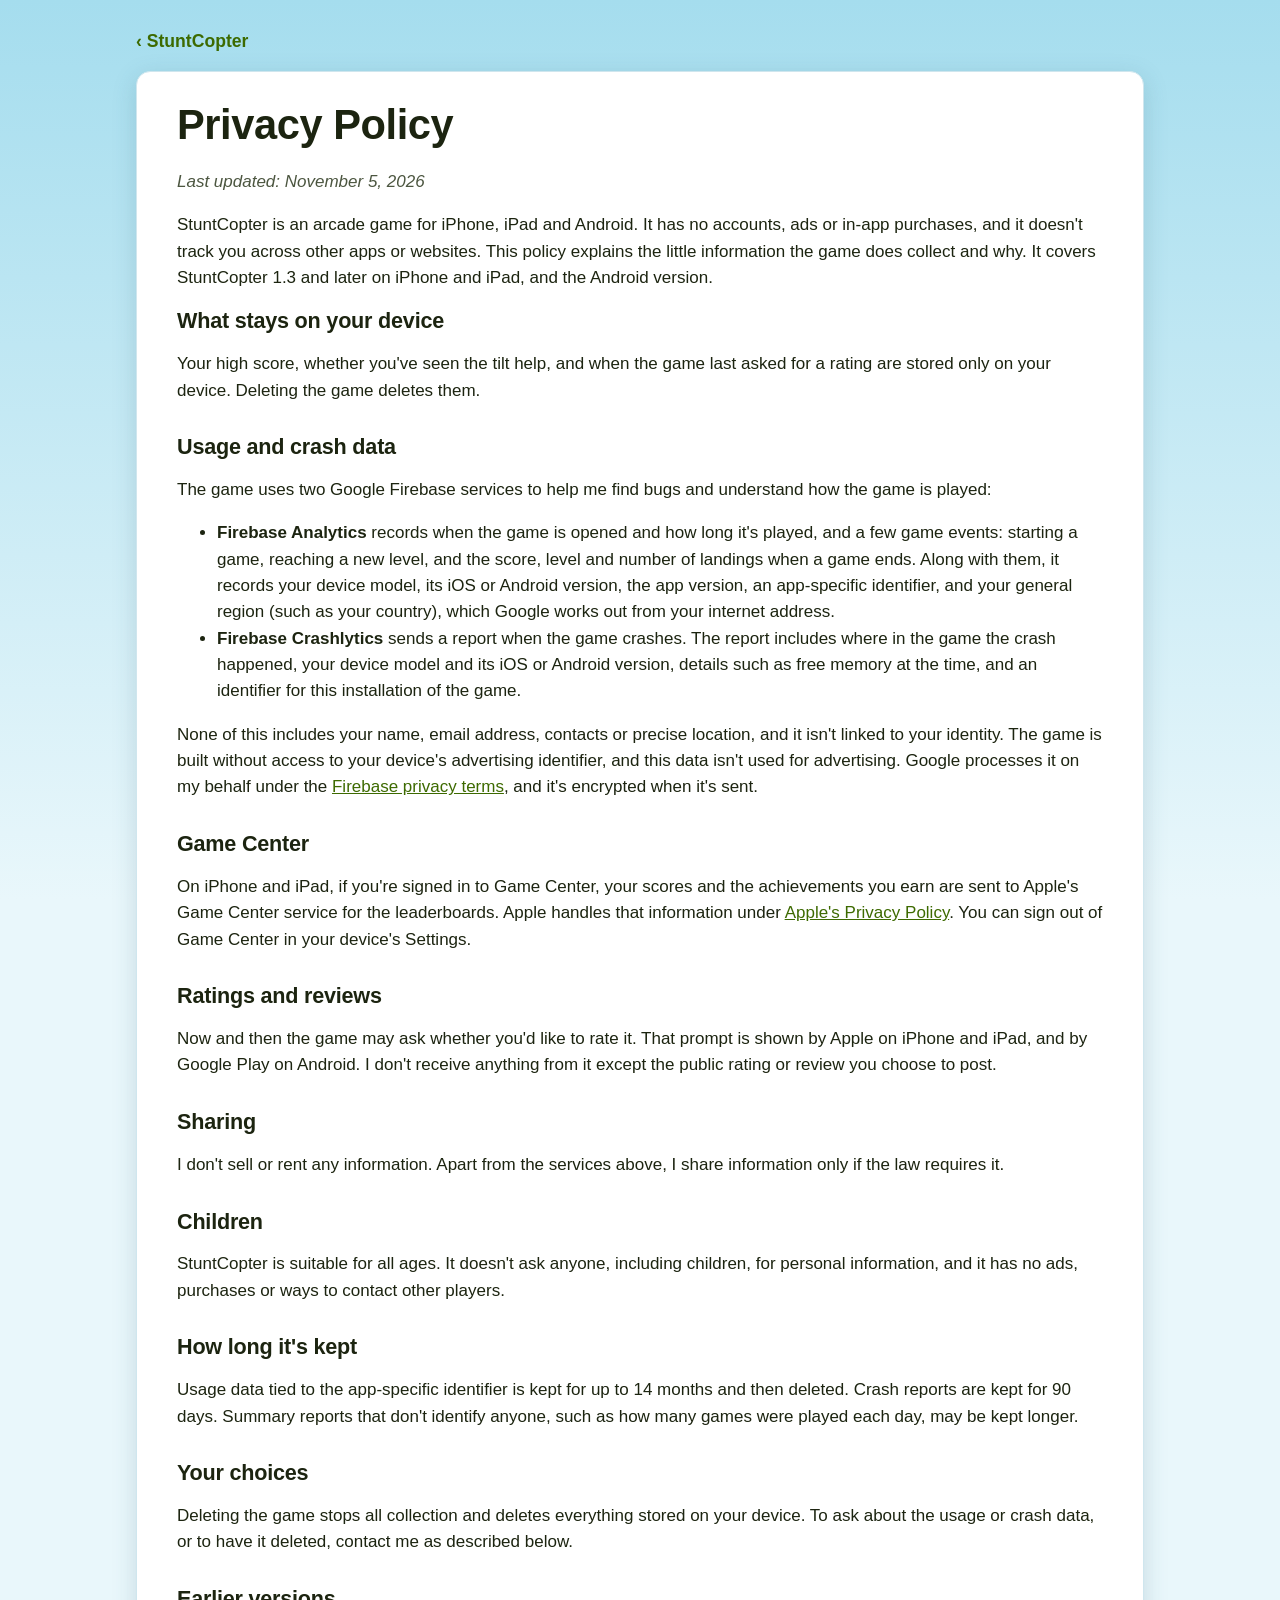
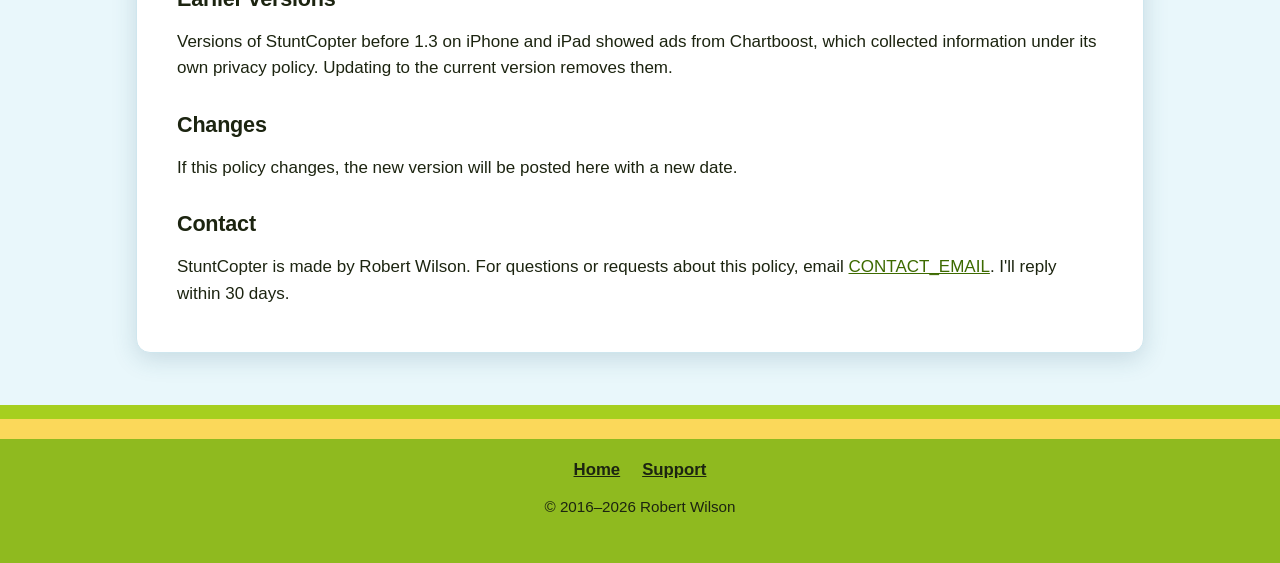
==== privacy.html @ 4b49e9ee "Turn the repo into the StuntCopter website A home page, privacy policy, support page and 404, served" ====
<!DOCTYPE html>
<html lang="en">
<head>
  <meta charset="utf-8">
  <meta name="viewport" content="width=device-width, initial-scale=1">
  <title>Privacy Policy – StuntCopter</title>
  <meta name="description" content="How the StuntCopter game handles your information: no accounts, no ads, no tracking, and only anonymous usage and crash data.">
  <link rel="canonical" href="https://stuntcopter.donwilson.net/privacy">
  <meta name="apple-itunes-app" content="app-id=1094136174">
  <meta name="theme-color" content="#a5ddee">
  <link rel="icon" href="favicon.png" type="image/png">
  <link rel="apple-touch-icon" href="apple-touch-icon.png">
  <link rel="stylesheet" href="site.css">
</head>
<body>
  <main class="wrap">
    <a class="back" href="./">‹ StuntCopter</a>

    <article class="panel doc">
      <h1>Privacy Policy</h1>
      <p class="updated">Last updated: November 5, 2026</p>

      <p>StuntCopter is an arcade game for iPhone, iPad and Android. It has no accounts, ads or in-app purchases, and it doesn't track you across other apps or websites. This policy explains the little information the game does collect and why. It covers StuntCopter 1.3 and later on iPhone and iPad, and the Android version.</p>

      <h2>What stays on your device</h2>
      <p>Your high score, whether you've seen the tilt help, and when the game last asked for a rating are stored only on your device. Deleting the game deletes them.</p>

      <h2>Usage and crash data</h2>
      <p>The game uses two Google Firebase services to help me find bugs and understand how the game is played:</p>
      <ul>
        <li><strong>Firebase Analytics</strong> records when the game is opened and how long it's played, and a few game events: starting a game, reaching a new level, and the score, level and number of landings when a game ends. Along with them, it records your device model, its iOS or Android version, the app version, an app-specific identifier, and your general region (such as your country), which Google works out from your internet address.</li>
        <li><strong>Firebase Crashlytics</strong> sends a report when the game crashes. The report includes where in the game the crash happened, your device model and its iOS or Android version, details such as free memory at the time, and an identifier for this installation of the game.</li>
      </ul>
      <p>None of this includes your name, email address, contacts or precise location, and it isn't linked to your identity. The game is built without access to your device's advertising identifier, and this data isn't used for advertising. Google processes it on my behalf under the <a href="https://firebase.google.com/support/privacy">Firebase privacy terms</a>, and it's encrypted when it's sent.</p>

      <h2>Game Center</h2>
      <p>On iPhone and iPad, if you're signed in to Game Center, your scores and the achievements you earn are sent to Apple's Game Center service for the leaderboards. Apple handles that information under <a href="https://www.apple.com/legal/privacy/">Apple's Privacy Policy</a>. You can sign out of Game Center in your device's Settings.</p>

      <h2>Ratings and reviews</h2>
      <p>Now and then the game may ask whether you'd like to rate it. That prompt is shown by Apple on iPhone and iPad, and by Google Play on Android. I don't receive anything from it except the public rating or review you choose to post.</p>

      <h2>Sharing</h2>
      <p>I don't sell or rent any information. Apart from the services above, I share information only if the law requires it.</p>

      <h2>Children</h2>
      <p>StuntCopter is suitable for all ages. It doesn't ask anyone, including children, for personal information, and it has no ads, purchases or ways to contact other players.</p>

      <h2>How long it's kept</h2>
      <p>Usage data tied to the app-specific identifier is kept for up to 14 months and then deleted. Crash reports are kept for 90 days. Summary reports that don't identify anyone, such as how many games were played each day, may be kept longer.</p>

      <h2>Your choices</h2>
      <p>Deleting the game stops all collection and deletes everything stored on your device. To ask about the usage or crash data, or to have it deleted, contact me as described below.</p>

      <h2>Earlier versions</h2>
      <p>Versions of StuntCopter before 1.3 on iPhone and iPad showed ads from Chartboost, which collected information under its own privacy policy. Updating to the current version removes them.</p>

      <h2>Changes</h2>
      <p>If this policy changes, the new version will be posted here with a new date.</p>

      <h2>Contact</h2>
      <p>StuntCopter is made by Robert Wilson. For questions or requests about this policy, email <a href="mailto:CONTACT_EMAIL?subject=StuntCopter%20privacy%20request">CONTACT_EMAIL</a>. I'll reply within 30 days.</p>
    </article>
  </main>

  <footer>
    <nav>
      <a href="./">Home</a>
      <a href="support">Support</a>
    </nav>
    <p>© 2016–2026 Robert Wilson</p>
  </footer>
</body>
</html>
---- site.css ----
/* StuntCopter website. The look follows the game: a sky that fades toward the
   horizon, content on white panels, and the grass and dirt road at the bottom. */

:root {
  --ink: #1c2410;
  --ink-soft: #4c5640;
  --sky-top: #a5ddee;
  --sky-low: #e9f7fb;
  --panel: #ffffff;
  --panel-edge: #cfe6ee;
  --lime: #a6cf1f;
  --lime-dark: #8fba1f;
  --road: #fbd85a;
  --accent: #3d6a00;
  --accent-dark: #2b4d00;
  --radius: 14px;
  --shadow: 0 6px 24px rgba(40, 90, 110, 0.18);
  --body: -apple-system, BlinkMacSystemFont, "Segoe UI", Roboto, "Helvetica Neue", Arial, sans-serif;
}

* { box-sizing: border-box; }

html { -webkit-text-size-adjust: 100%; }

body {
  margin: 0;
  color: var(--ink);
  font-family: var(--body);
  font-size: 17px;
  line-height: 1.55;
  background: linear-gradient(var(--sky-top), var(--sky-low) 900px) var(--sky-low);
  min-height: 100vh;
  display: flex;
  flex-direction: column;
}

main { flex: 1; width: 100%; }

img { max-width: 100%; height: auto; display: block; }

a { color: var(--accent); }
a:hover { color: var(--accent-dark); }

h1, h2, h3 { font-weight: 800; line-height: 1.2; margin: 0 0 0.45em; letter-spacing: -0.01em; }
h1 { font-size: clamp(2rem, 6vw, 2.6rem); }
h2 { font-size: clamp(1.45rem, 4vw, 1.8rem); }
h3 { font-size: 1.15rem; }

/* Only side padding here, so sections can set their own top and bottom */
.wrap { max-width: 1040px; margin: 0 auto; padding-left: 16px; padding-right: 16px; }

/* Hero */

.hero { padding-top: 48px; padding-bottom: 32px; text-align: center; }
.hero .icon {
  width: 112px; height: 112px; margin: 0 auto 20px;
  border-radius: 24px; box-shadow: var(--shadow);
}
.hero h1 { margin: 0 auto 0.3em; max-width: min(520px, 90%); }
.hero h1 img { width: 100%; }
.hero .tagline {
  font-size: clamp(1.15rem, 3.2vw, 1.4rem); font-weight: 600;
  margin: 0 auto 22px; max-width: 36em;
}
.badges { display: flex; flex-wrap: wrap; justify-content: center; align-items: center; gap: 12px 16px; }
.badge { display: inline-block; }
.badge img { height: 60px; width: auto; }
.facts {
  display: inline-block; margin: 18px 0 0; padding: 6px 14px;
  background: rgba(255, 255, 255, 0.7); border-radius: 999px; font-size: 0.95rem;
}

/* Panels */

.panel {
  background: var(--panel);
  border: 1px solid var(--panel-edge);
  border-radius: var(--radius);
  box-shadow: var(--shadow);
  padding: 28px clamp(18px, 4vw, 40px);
  margin: 0 0 28px;
}
.panel > p:first-of-type { margin-top: 0; }
.lead { font-size: 1.1rem; }

/* Screenshots */

.shots { display: grid; gap: 20px; margin-top: 8px; }
.shots figure { margin: 0; }
.shots img { border-radius: 12px; box-shadow: 0 3px 12px rgba(40, 90, 110, 0.25); width: 100%; }
.shots figcaption { font-size: 0.95rem; color: var(--ink-soft); margin-top: 8px; text-align: center; }

/* How to play */

.steps { counter-reset: step; list-style: none; padding: 0; margin: 0; display: grid; gap: 14px; }
.steps li { counter-increment: step; position: relative; padding-left: 52px; min-height: 38px; }
.steps li::before {
  content: counter(step); position: absolute; left: 0; top: -2px;
  width: 38px; height: 38px; border-radius: 50%;
  background: var(--lime); color: var(--ink); font-weight: 800; font-size: 1.15rem;
  display: flex; align-items: center; justify-content: center;
  box-shadow: inset 0 -3px 0 rgba(0, 0, 0, 0.12);
}

.levels { display: grid; grid-template-columns: repeat(auto-fit, minmax(220px, 1fr)); gap: 16px 28px; margin-top: 18px; }
.levels h3 { margin-bottom: 0.3em; }
.levels ol { margin: 0; padding-left: 1.4em; }

/* Questions */

.faq h3 { margin-top: 1.2em; }
.faq h2 + h3 { margin-top: 0.3em; }
.faq p { margin: 0; }

/* Call to action */

.cta { text-align: center; }
.cta p { margin: 0 0 16px; }

/* Long-form pages (privacy, support) */

.doc h2 { margin-top: 1.4em; font-size: 1.35rem; }
.doc h2:first-of-type { margin-top: 0.6em; }
.doc .updated { color: var(--ink-soft); font-style: italic; }
.back { display: inline-block; margin: 28px 0 16px; font-weight: 700; font-size: 1.1rem; text-decoration: none; }
.back:hover { text-decoration: underline; }

/* Footer: the grass and the dirt road from the game */

footer {
  margin-top: 24px;
  background: linear-gradient(var(--lime) 0 14px, var(--road) 14px 34px, var(--lime-dark) 34px);
  color: var(--ink);
  text-align: center; font-size: 0.95rem;
  padding: 52px 16px calc(40px + env(safe-area-inset-bottom));
}
footer a { color: var(--ink); }
footer a:hover { color: var(--accent-dark); }
footer nav { display: flex; flex-wrap: wrap; justify-content: center; gap: 6px 22px; margin-bottom: 12px; font-size: 1.05rem; font-weight: 600; }
footer p { margin: 0.3em auto; max-width: 44em; }
footer .fine { font-size: 0.85rem; }
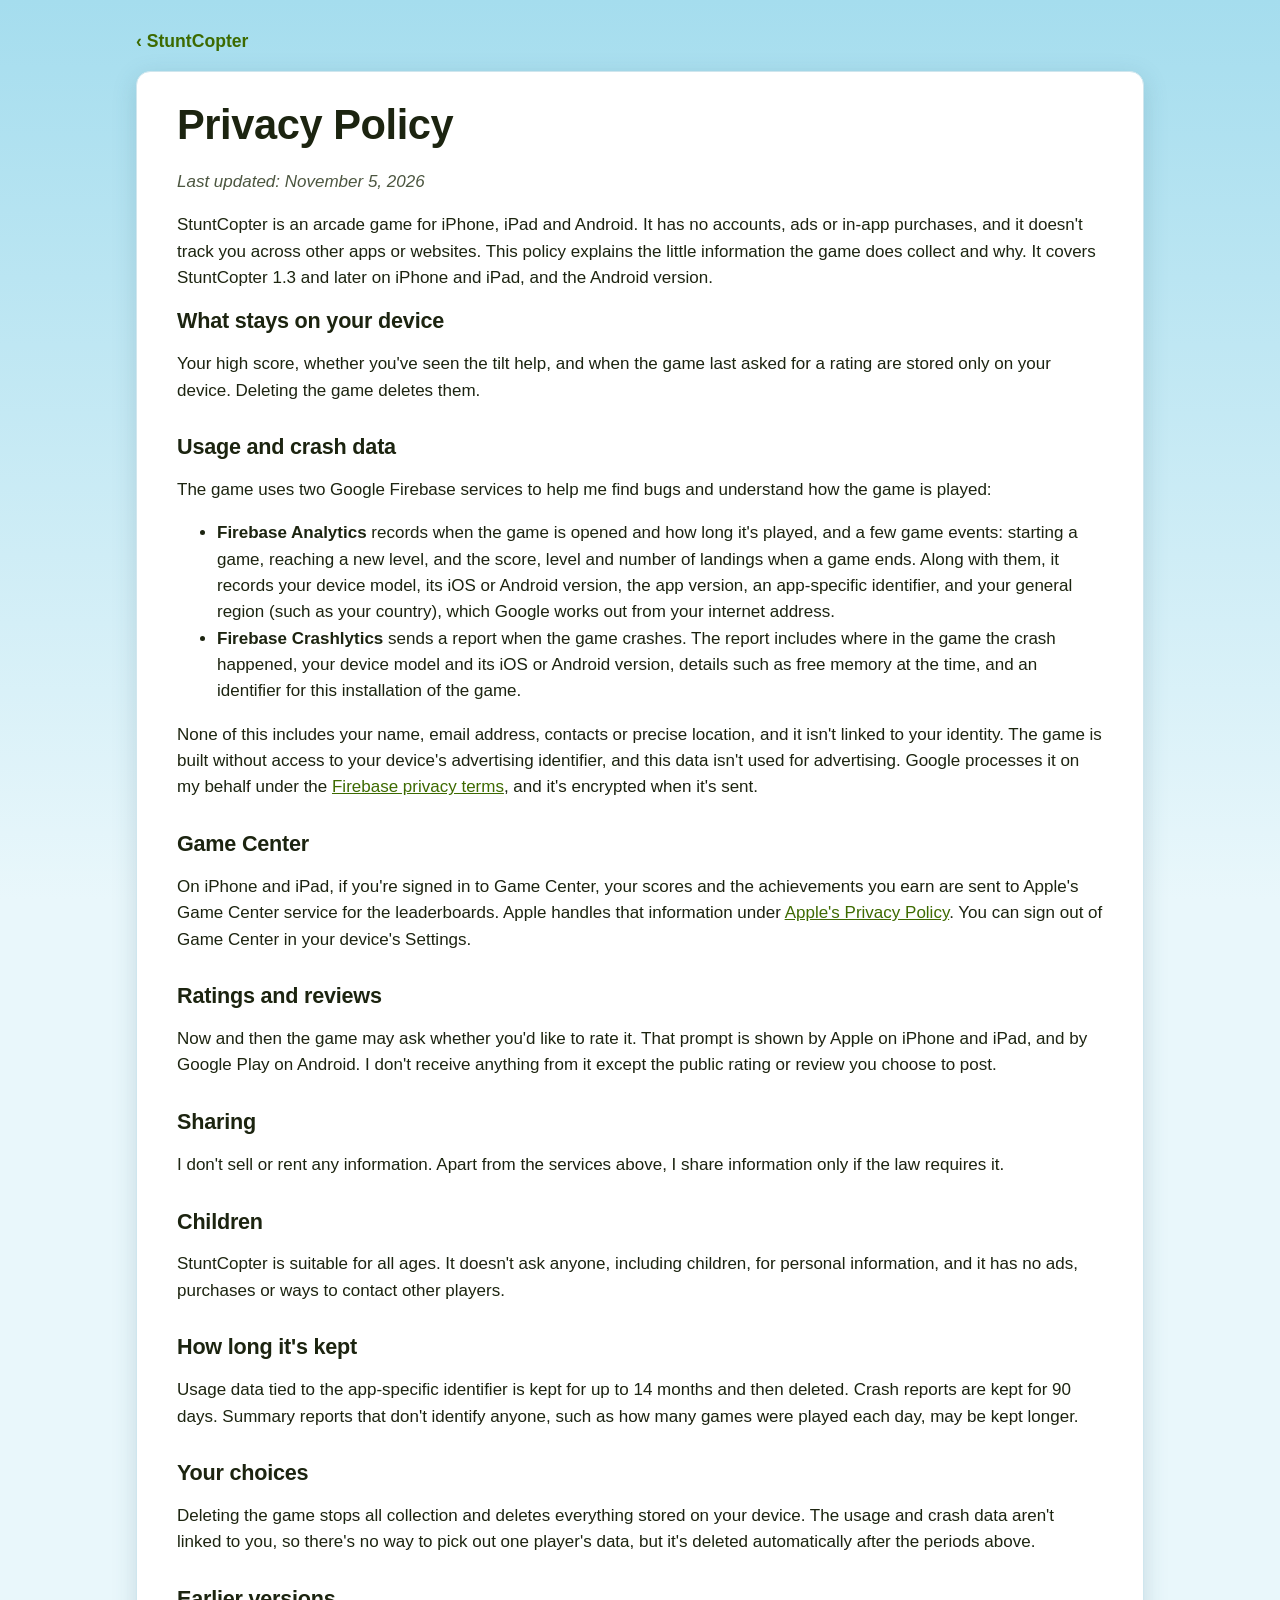
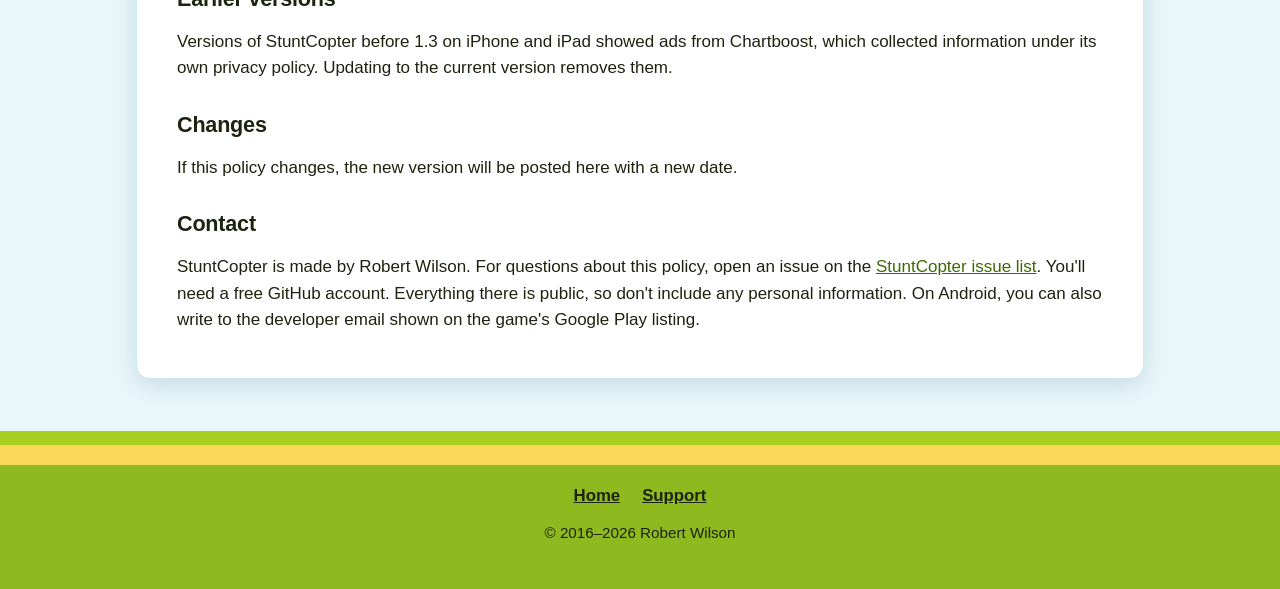
==== commit fd7d4a40: "Use GitHub issues for support instead of email Co-Authored-By: Claude Opus 5.5 <noreply@anthropic.co" ====
--- a/privacy.html
+++ b/privacy.html
@@ -49,7 +49,7 @@
       <p>Usage data tied to the app-specific identifier is kept for up to 14 months and then deleted. Crash reports are kept for 90 days. Summary reports that don't identify anyone, such as how many games were played each day, may be kept longer.</p>
 
       <h2>Your choices</h2>
-      <p>Deleting the game stops all collection and deletes everything stored on your device. To ask about the usage or crash data, or to have it deleted, contact me as described below.</p>
+      <p>Deleting the game stops all collection and deletes everything stored on your device. The usage and crash data aren't linked to you, so there's no way to pick out one player's data, but it's deleted automatically after the periods above.</p>
 
       <h2>Earlier versions</h2>
       <p>Versions of StuntCopter before 1.3 on iPhone and iPad showed ads from Chartboost, which collected information under its own privacy policy. Updating to the current version removes them.</p>
@@ -58,7 +58,7 @@
       <p>If this policy changes, the new version will be posted here with a new date.</p>
 
       <h2>Contact</h2>
-      <p>StuntCopter is made by Robert Wilson. For questions or requests about this policy, email <a href="mailto:CONTACT_EMAIL?subject=StuntCopter%20privacy%20request">CONTACT_EMAIL</a>. I'll reply within 30 days.</p>
+      <p>StuntCopter is made by Robert Wilson. For questions about this policy, open an issue on the <a href="https://github.com/dontangg/stuntcopter.donwilson.net/issues">StuntCopter issue list</a>. You'll need a free GitHub account. Everything there is public, so don't include any personal information. On Android, you can also write to the developer email shown on the game's Google Play listing.</p>
     </article>
   </main>
 
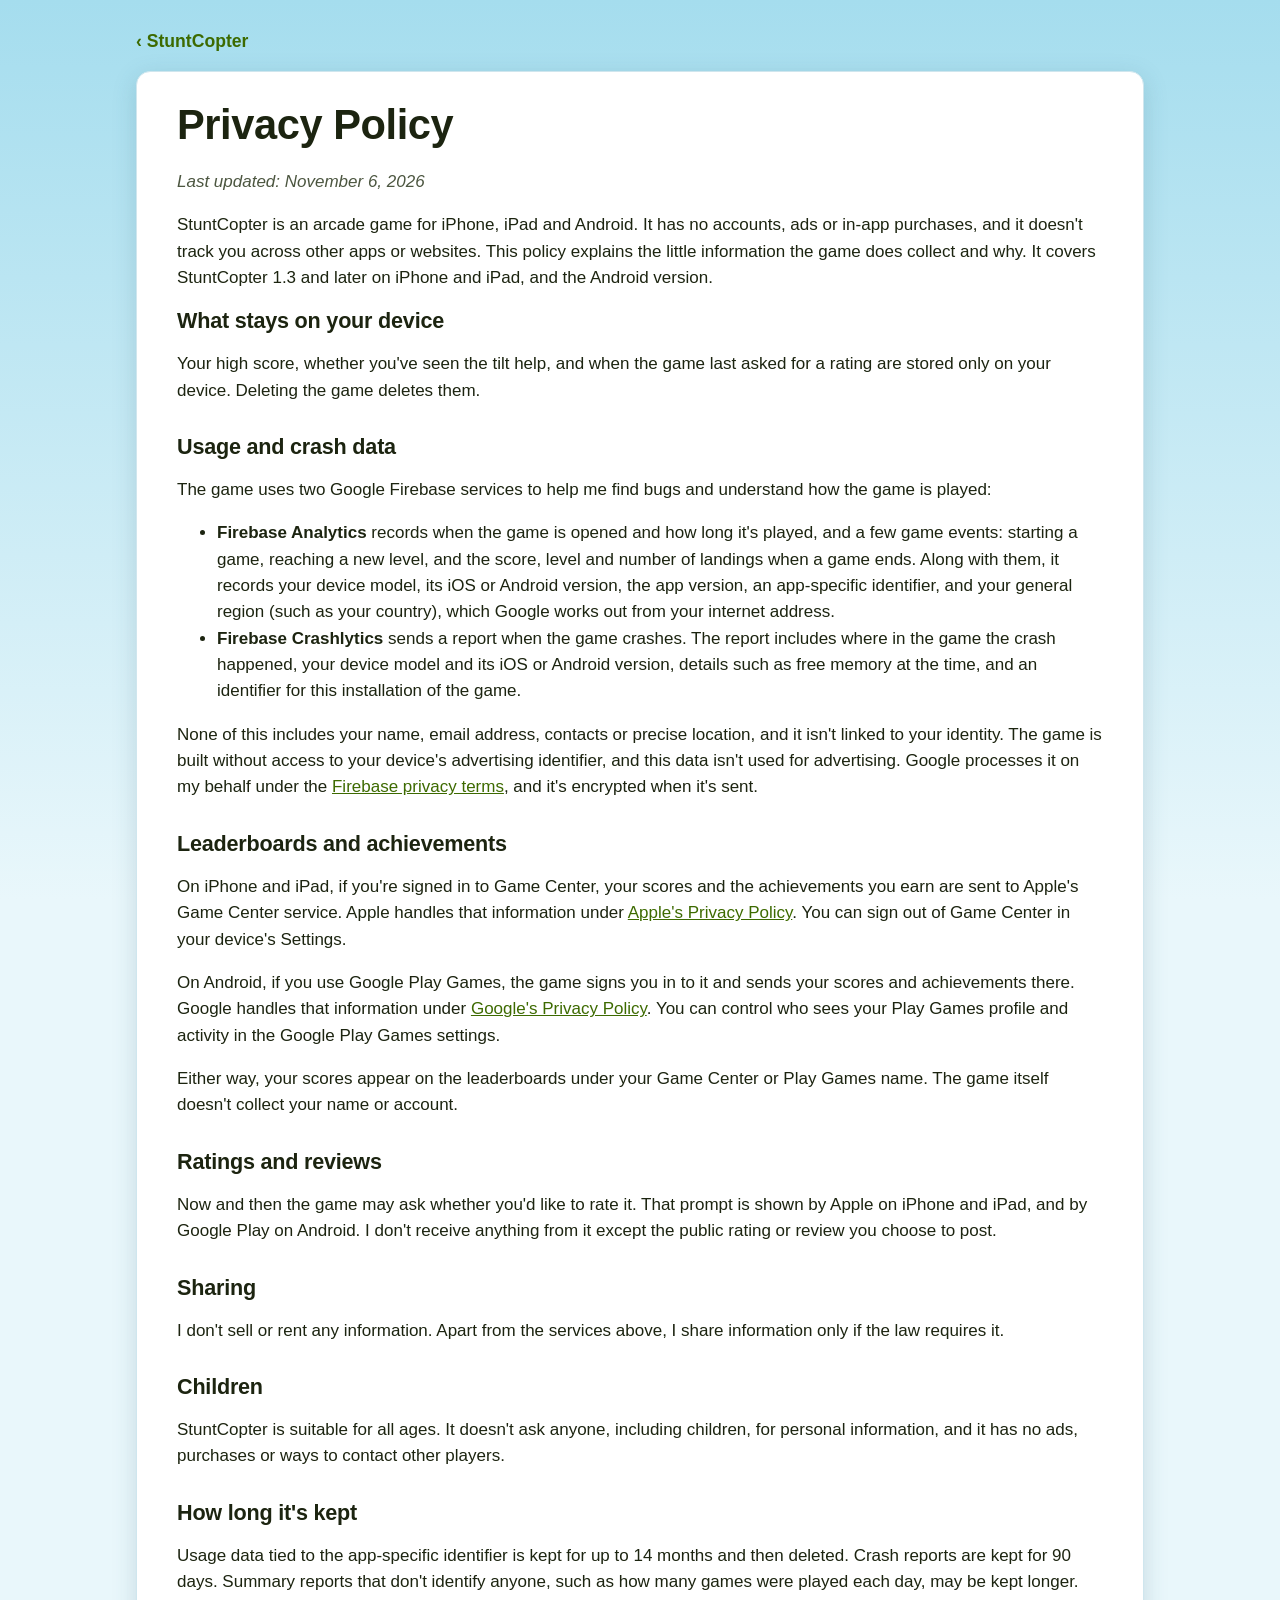
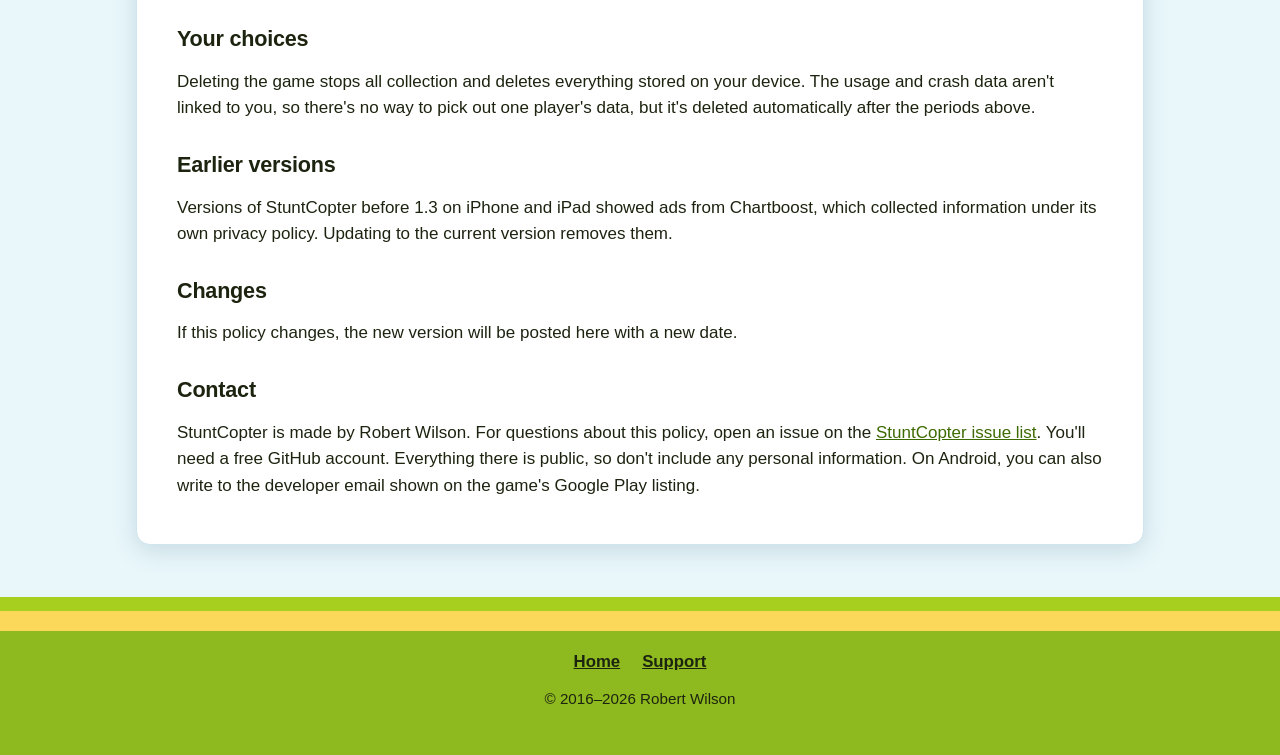
==== commit eee84a7e: "Privacy policy: Google Play Games leaderboards and achievements on Android Co-Authored-By: Claude Op" ====
--- a/privacy.html
+++ b/privacy.html
@@ -18,7 +18,7 @@
 
     <article class="panel doc">
       <h1>Privacy Policy</h1>
-      <p class="updated">Last updated: November 5, 2026</p>
+      <p class="updated">Last updated: November 6, 2026</p>
 
       <p>StuntCopter is an arcade game for iPhone, iPad and Android. It has no accounts, ads or in-app purchases, and it doesn't track you across other apps or websites. This policy explains the little information the game does collect and why. It covers StuntCopter 1.3 and later on iPhone and iPad, and the Android version.</p>
 
@@ -33,8 +33,10 @@
       </ul>
       <p>None of this includes your name, email address, contacts or precise location, and it isn't linked to your identity. The game is built without access to your device's advertising identifier, and this data isn't used for advertising. Google processes it on my behalf under the <a href="https://firebase.google.com/support/privacy">Firebase privacy terms</a>, and it's encrypted when it's sent.</p>
 
-      <h2>Game Center</h2>
-      <p>On iPhone and iPad, if you're signed in to Game Center, your scores and the achievements you earn are sent to Apple's Game Center service for the leaderboards. Apple handles that information under <a href="https://www.apple.com/legal/privacy/">Apple's Privacy Policy</a>. You can sign out of Game Center in your device's Settings.</p>
+      <h2>Leaderboards and achievements</h2>
+      <p>On iPhone and iPad, if you're signed in to Game Center, your scores and the achievements you earn are sent to Apple's Game Center service. Apple handles that information under <a href="https://www.apple.com/legal/privacy/">Apple's Privacy Policy</a>. You can sign out of Game Center in your device's Settings.</p>
+      <p>On Android, if you use Google Play Games, the game signs you in to it and sends your scores and achievements there. Google handles that information under <a href="https://policies.google.com/privacy">Google's Privacy Policy</a>. You can control who sees your Play Games profile and activity in the Google Play Games settings.</p>
+      <p>Either way, your scores appear on the leaderboards under your Game Center or Play Games name. The game itself doesn't collect your name or account.</p>
 
       <h2>Ratings and reviews</h2>
       <p>Now and then the game may ask whether you'd like to rate it. That prompt is shown by Apple on iPhone and iPad, and by Google Play on Android. I don't receive anything from it except the public rating or review you choose to post.</p>
